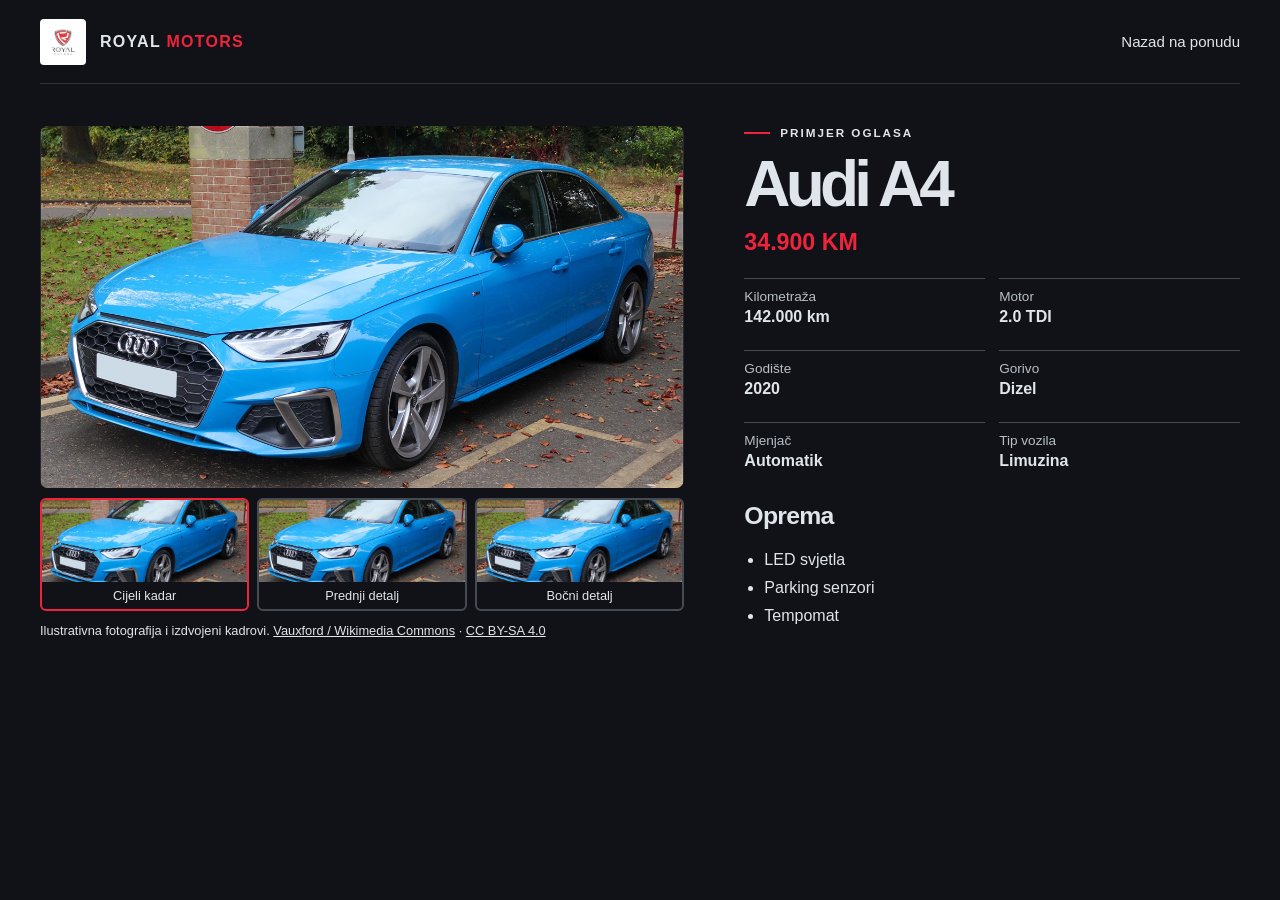
==== audi-a4.html @ a0ecdea4 "Publish Royal Motors website" ====
<!doctype html>
<html lang="bs">
<head>
  <meta charset="utf-8">
  <meta name="viewport" content="width=device-width, initial-scale=1">
  <title>Audi A4 | Royal Motors</title>
  <link rel="stylesheet" href="stil.css">
  <script src="galerija.js" defer></script>
</head>
<body>
  <header class="wrap top">
    <a class="brand" href="index.html"><img src="slike/logo-royal-motors.jpg" alt=""><span>ROYAL<span class="accent"> MOTORS</span></span></a>
    <nav aria-label="Glavna navigacija"><a href="index.html#ponuda">Nazad na ponudu</a></nav>
  </header>
  <main class="wrap vehicle-page">
    <div class="vehicle-gallery" aria-label="Galerija vozila">
      <div class="gallery-frame">
        <img src="slike/audi-a4.jpg" alt="Audi A4 – cijeli kadar" data-model="Audi A4" width="1200" height="675">
      </div>
      <div class="gallery-options" role="group" aria-label="Odaberi kadar">
        <button type="button" data-view="full" aria-pressed="true"><img src="slike/audi-a4.jpg" alt="">Cijeli kadar</button>
        <button type="button" data-view="front" aria-pressed="false"><img src="slike/audi-a4.jpg" alt="">Prednji detalj</button>
        <button type="button" data-view="side" aria-pressed="false"><img src="slike/audi-a4.jpg" alt="">Bočni detalj</button>
      </div>
      <p class="photo-credit">Ilustrativna fotografija i izdvojeni kadrovi. <a href="https://commons.wikimedia.org/wiki/File:2020_Audi_A4_S_Line_35_TDi_S-A_facelift_2.0_Front.jpg">Vauxford / Wikimedia Commons</a> · <a href="https://creativecommons.org/licenses/by-sa/4.0/">CC BY-SA 4.0</a></p>
    </div>
    <section class="vehicle-summary" aria-labelledby="model-title">
      <p class="label"><span></span> PRIMJER OGLASA</p>
      <h1 id="model-title">Audi A4</h1>
      <p class="price">34.900 KM</p>
      <dl class="vehicle-specs">
        <div><dt>Kilometraža</dt><dd>142.000 km</dd></div>
        <div><dt>Motor</dt><dd>2.0 TDI</dd></div>
        <div><dt>Godište</dt><dd>2020</dd></div>
        <div><dt>Gorivo</dt><dd>Dizel</dd></div>
        <div><dt>Mjenjač</dt><dd>Automatik</dd></div>
        <div><dt>Tip vozila</dt><dd>Limuzina</dd></div>
      </dl>
      <h2>Oprema</h2>
      <ul class="vehicle-equipment"><li>LED svjetla</li><li>Parking senzori</li><li>Tempomat</li></ul>
    </section>
  </main>
</body>
</html>
---- stil.css ----
:root {
  --dark: #111217;
  --light: #DFE5EB;
  --accent: #EF233C;
  font-family: "Inter", "Segoe UI", sans-serif;
  color: var(--light);
  background: var(--dark);
  scroll-behavior: smooth;
}
* { box-sizing: border-box; }
body { margin: 0; }
a { color: inherit; text-decoration: none; }
button, select { font: inherit; }
:focus-visible { outline: 2px solid currentColor; outline-offset: 4px; }
.wrap { width: min(1200px, calc(100% - 64px)); margin-inline: auto; }
.top { display: flex; justify-content: space-between; align-items: center; min-height: 84px; border-bottom: 1px solid #34353b; gap: 16px; }
.brand, nav { display: flex; align-items: center; gap: 14px; }
.brand { font-weight: 800; letter-spacing: .08em; }
.brand img { width: 46px; height: 46px; object-fit: cover; border-radius: 4px; }
nav { gap: 30px; font-size: .94rem; }
nav a:hover, footer a:hover { color: var(--accent); }
.accent { color: var(--accent); }
.hero { min-height: 555px; display: grid; grid-template-columns: 1fr 1fr; align-items: stretch; }
.intro { padding: 90px 0; position: relative; z-index: 1; }
.label { display: flex; align-items: center; gap: 10px; font-weight: 800; font-size: .73rem; letter-spacing: .17em; }
.label span { width: 26px; height: 2px; background: var(--accent); }
h1, h2, h3, p { margin: 0; }
h1 { font-size: clamp(3rem, 6vw, 5.75rem); line-height: .97; letter-spacing: -.075em; margin-block: 26px; }
.intro > p:not(.label) { max-width: 36ch; line-height: 1.65; margin-bottom: 32px; }
.hero-video { position: relative; overflow: hidden; min-height: 280px; }
.hero-video video { width: 100%; height: 100%; position: absolute; object-fit: cover; object-position: center 56%; filter: brightness(.88); }
.hero-video::after { content: ""; position: absolute; inset: 0; pointer-events: none; background: linear-gradient(90deg, var(--dark), transparent 40%); }
.button { display: inline-flex; justify-content: center; align-items: center; gap: 20px; padding: 15px 22px; min-height: 50px; border: 0; border-radius: 4px; color: var(--dark); background: var(--accent); font-weight: 800; cursor: pointer; }
.button:hover { background: #ff5166; }
.catalog { background: var(--light); color: var(--dark); padding-block: 65px 80px; }
.section-heading, .about { display: flex; justify-content: space-between; align-items: end; gap: 16px; }
h2 { font-size: clamp(2.2rem, 5vw, 4rem); letter-spacing: -.065em; margin-top: 8px; }
.section-heading > p { color: #454a53; }
form { display: grid; grid-template-columns: 1fr 1fr auto; gap: 15px; align-items: end; margin-top: 30px; padding: 18px; border: 1px solid #b7bec6; border-radius: 6px; }
label { display: grid; gap: 7px; font-weight: 700; font-size: .9rem; }
select { min-height: 50px; width: 100%; padding: 8px 12px; color: var(--dark); background: #f6f8fa; border: 1px solid #a7afb8; border-radius: 4px; }
#rezultati { margin-top: 18px; }
.cards { display: grid; grid-template-columns: repeat(3, 1fr); gap: 16px; margin-top: 16px; }
article { background: #f6f8fa; border-radius: 6px; padding: 23px; border: 1px solid #c1c8d0; border-top: 3px solid var(--accent); }
.category { font-size: .76rem; text-transform: uppercase; letter-spacing: .1em; font-weight: 800; color: #454a53; }
h3 { margin-block: 10px 6px; font-size: 1.6rem; letter-spacing: -.04em; }
.spec { color: #454a53; }
.price { margin-top: 22px; font-size: 1.45rem; font-weight: 800; }
.about { align-items: center; padding-block: 72px; }
.about > p { max-width: 45ch; line-height: 1.65; }
footer { border-top: 1px solid #34353b; padding-block: 26px; }
footer .wrap { display: flex; justify-content: space-between; gap: 16px; }
@media (max-width: 720px) {
  .wrap { width: calc(100% - 36px); }
  .hero, .cards { grid-template-columns: 1fr; }
  .intro { padding-block: 52px 30px; }
  .section-heading, .about { flex-direction: column; align-items: start; }
  form { grid-template-columns: 1fr 1fr; }
  form button { grid-column: 1 / -1; }
  nav { gap: 12px; }
  .brand { gap: 7px; font-size: .78rem; }
  .brand img { width: 35px; height: 35px; }
}
@media (prefers-reduced-motion: reduce) {
  :root { scroll-behavior: auto; }
}
/* On phones the full frame sits behind the hero copy. */
@media (max-width: 720px) {
  .hero {
    position: relative;
    isolation: isolate;
    min-height: 540px;
    min-height: max(540px, 78svh);
    align-items: center;
  }

  .intro {
    z-index: auto;
    padding-block: 74px;
  }

  .hero-video {
    position: absolute;
    inset: 0 -18px;
    z-index: -1;
    background: var(--dark);
  }

  .hero-video video {
    inset: 0;
    object-fit: contain;
    object-position: center;
  }

  .hero-video::after {
    background: linear-gradient(90deg, rgb(17 18 23 / 78%), rgb(17 18 23 / 35%));
  }
}

.contact-bar { border-bottom: 1px solid #34353b; }
.contact-row { display: flex; flex-wrap: wrap; align-items: center; justify-content: space-between; gap: 8px 20px; padding-block: 12px; font-size: .9rem; }
.socials { display: flex; flex-wrap: wrap; gap: 12px; margin: 0; padding: 0; list-style: none; }
.phone, .socials li { display: inline-flex; align-items: center; gap: 6px; min-height: 24px; }
.contact-row svg { width: 18px; height: 18px; flex: none; color: var(--accent); }
@media (max-width: 420px) {
  .top { flex-wrap: wrap; padding-block: 12px; }
}

.site-intro {
  position: fixed;
  inset: 0;
  z-index: 10;
  display: grid;
  place-items: center;
  background: var(--dark);
  animation: reveal-site 1.35s both;
}
.site-intro img {
  display: block;
  width: clamp(96px, 26vw, 132px);
  height: auto;
  border-radius: 12px;
  animation: show-logo 420ms ease-out both;
}
@keyframes show-logo {
  from { opacity: 0; transform: scale(.9); }
  to { opacity: 1; transform: scale(1); }
}
@keyframes reveal-site {
  0%, 58% { opacity: 1; visibility: visible; }
  100% { opacity: 0; visibility: hidden; }
}
@media (prefers-reduced-motion: reduce) {
  .site-intro { display: none; }
}

.stats { border-top: 1px solid #34353b; padding-block: 38px; }
.stats-layout { display: grid; justify-items: center; gap: 22px; text-align: center; }
.stats h2 { font-size: clamp(1.6rem, 3.5vw, 2.65rem); margin: 0; }
.stats-list { display: grid; grid-template-columns: repeat(2, minmax(0, 1fr)); width: min(100%, 480px); gap: 12px; margin: 0; }
.stat { display: flex; flex-direction: column; align-items: center; gap: 8px; text-align: center; }
.stat dd { margin: 0; color: var(--accent); font-size: clamp(2.3rem, 6vw, 4rem); font-weight: 800; line-height: 1; font-variant-numeric: tabular-nums; }
.stats-note { color: #b7bec6; font-size: .8rem; }

.stat dd { order: -1; display: grid; justify-items: center; gap: 12px; }
.stat-icon { display: grid; place-items: center; width: clamp(72px, 10vw, 88px); aspect-ratio: 1; border: 2px solid var(--accent); border-radius: 50%; }
.stat-icon svg { width: 44%; height: 44%; fill: none; stroke: var(--light); stroke-width: 1.6; stroke-linecap: round; stroke-linejoin: round; }

.cards article { padding: 0; overflow: hidden; }
.vehicle-photo { display: block; width: 100%; aspect-ratio: 16 / 9; object-fit: cover; background: var(--light); }
.vehicle-info { padding: 20px; }
.vehicle-details-button { margin-top: 16px; width: 100%; }
.vehicle-specs { display: grid; grid-template-columns: repeat(2, minmax(0, 1fr)); gap: 10px; }
.vehicle-specs dt { color: #454a53; font-size: .85rem; }
.vehicle-specs dd { margin: 4px 0 0; font-weight: 700; }
.photo-credit { margin-top: 12px; font-size: .8rem; }
.photo-credit a { text-decoration: underline; }

.vehicle-page { display: grid; grid-template-columns: minmax(0, 1.3fr) minmax(0, 1fr); gap: clamp(22px, 5vw, 60px); padding-block: 42px 70px; animation: enter-vehicle 480ms ease-out both; }
.gallery-frame { overflow: hidden; border-radius: 8px; background: #272931; }
.gallery-frame img { display: block; width: 100%; height: auto; aspect-ratio: 16 / 9; object-fit: contain; transition: transform 300ms ease, transform-origin 300ms ease; }
.gallery-frame[data-view="front"] img { transform: scale(1.65); transform-origin: 27% 62%; }
.gallery-frame[data-view="side"] img { transform: scale(1.65); transform-origin: 78% 58%; }
.gallery-options { display: grid; grid-template-columns: repeat(3, minmax(0, 1fr)); gap: 8px; margin-top: 10px; }
.gallery-options button { overflow: hidden; padding: 0 0 6px; border: 2px solid #454a53; border-radius: 6px; background: var(--dark); color: var(--light); font-size: .8rem; cursor: pointer; }
.gallery-options button[aria-pressed="true"] { border-color: var(--accent); }
.gallery-options img { display: block; width: 100%; height: clamp(38px, 10vw, 82px); margin-bottom: 6px; object-fit: cover; }
.gallery-options [data-view="front"] img { object-position: 25% center; object-fit: cover; }
.gallery-options [data-view="side"] img { object-position: 80% center; object-fit: cover; }
.vehicle-summary h1 { font-size: clamp(2.45rem, 5vw, 4.7rem); margin-block: 14px; }
.vehicle-summary .price { color: var(--accent); margin-top: 0; }
.vehicle-summary .vehicle-specs { gap: 14px; margin-block: 22px; }
.vehicle-summary .vehicle-specs > div { padding: 10px 0; border-top: 1px solid #454a53; }
.vehicle-summary .vehicle-specs dt { color: #b7bec6; }
.vehicle-summary h2 { font-size: 1.55rem; letter-spacing: -.03em; }
.vehicle-equipment { padding-inline-start: 20px; line-height: 1.75; }
@keyframes enter-vehicle {
  from { opacity: 0; transform: translateY(16px); }
  to { opacity: 1; transform: translateY(0); }
}
@media (max-width: 720px) {
  .vehicle-page { grid-template-columns: 1fr; padding-block: 24px 48px; }
}
@media (prefers-reduced-motion: reduce) {
  .vehicle-page { animation: none; }
  .gallery-frame img { transition: none; }
}

.location { border-top: 1px solid #34353b; padding-block: 36px; }
.location-row { display: flex; flex-wrap: wrap; justify-content: space-between; align-items: center; gap: 18px 28px; }
.location h2 { margin: 0 0 8px; font-size: clamp(1.6rem, 4vw, 2.65rem); }
.location address { font-style: normal; }

.location-map {
  display: block;
  width: 100%;
  height: clamp(300px, 42vw, 450px);
  margin-top: 20px;
  border: 0;
  border-radius: 8px;
}

.location-actions { display: flex; flex-wrap: wrap; gap: 10px; margin-top: 16px; }
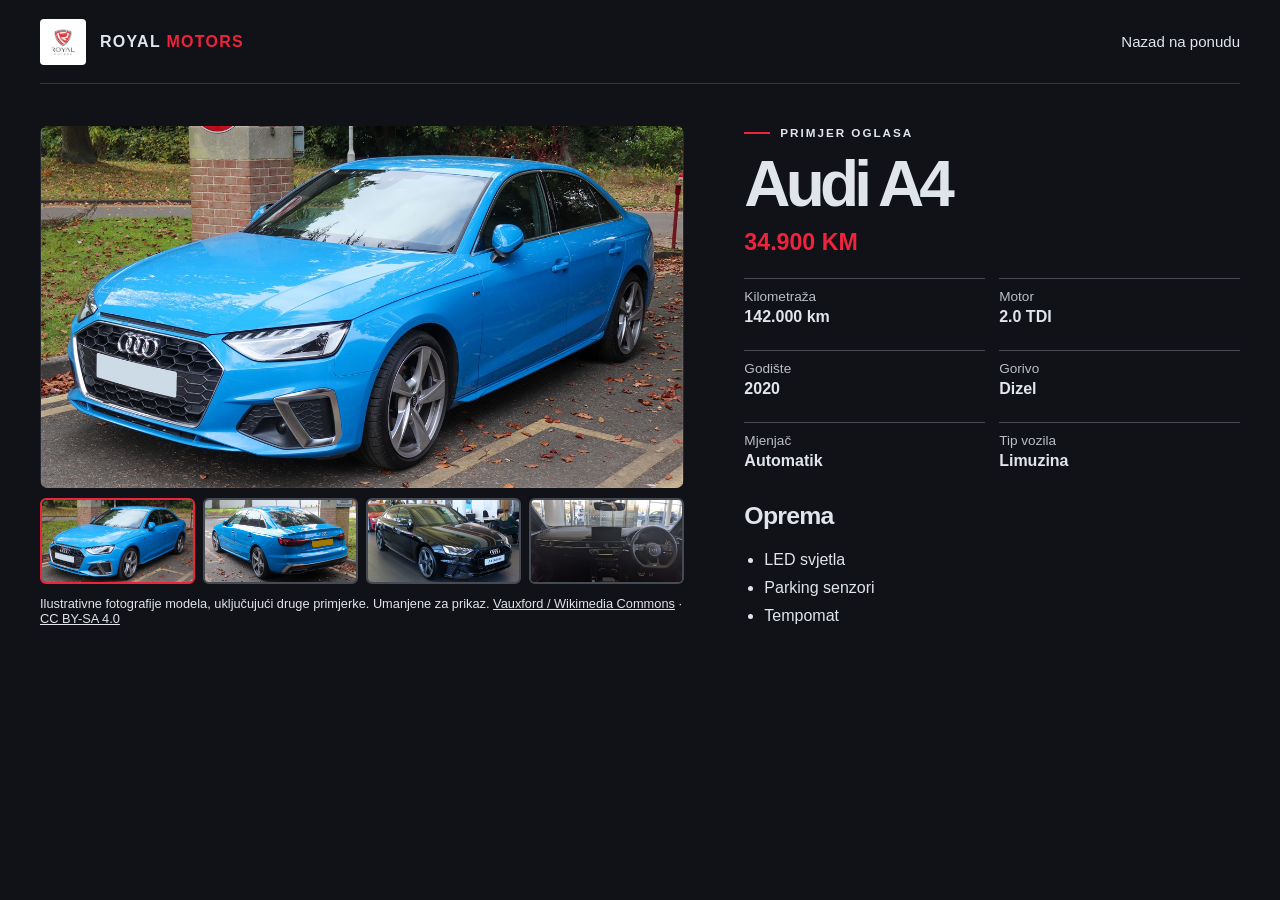
==== commit 7d02e8e3: "Link Royal Motors profiles and expand vehicle galleries" ====
--- a/audi-a4.html
+++ b/audi-a4.html
@@ -4,8 +4,8 @@
   <meta charset="utf-8">
   <meta name="viewport" content="width=device-width, initial-scale=1">
   <title>Audi A4 | Royal Motors</title>
-  <link rel="stylesheet" href="stil.css">
-  <script src="galerija.js" defer></script>
+  <link rel="stylesheet" href="stil.css?v=gallery-2">
+  <script src="galerija.js?v=2" defer></script>
 </head>
 <body>
   <header class="wrap top">
@@ -15,14 +15,15 @@
   <main class="wrap vehicle-page">
     <div class="vehicle-gallery" aria-label="Galerija vozila">
       <div class="gallery-frame">
-        <img src="slike/audi-a4.jpg" alt="Audi A4 – cijeli kadar" data-model="Audi A4" width="1200" height="675">
+        <img src="slike/audi-a4.jpg" alt="Audi A4 – fotografija 1" data-model="Audi A4" width="1200" height="675">
       </div>
-      <div class="gallery-options" role="group" aria-label="Odaberi kadar">
-        <button type="button" data-view="full" aria-pressed="true"><img src="slike/audi-a4.jpg" alt="">Cijeli kadar</button>
-        <button type="button" data-view="front" aria-pressed="false"><img src="slike/audi-a4.jpg" alt="">Prednji detalj</button>
-        <button type="button" data-view="side" aria-pressed="false"><img src="slike/audi-a4.jpg" alt="">Bočni detalj</button>
+      <div class="gallery-options" role="group" aria-label="Odaberi fotografiju">
+        <button type="button" aria-label="Fotografija 1" aria-pressed="true" data-source="https://commons.wikimedia.org/wiki/File:2020_Audi_A4_S_Line_35_TDi_S-A_facelift_2.0_Front.jpg"><img src="slike/audi-a4.jpg" alt=""></button>
+        <button type="button" aria-label="Fotografija 2" aria-pressed="false" data-source="https://commons.wikimedia.org/wiki/File:2020_Audi_A4_S_Line_35_TDi_S-A_2.0_facelift_Rear.jpg"><img src="slike/audi-a4-2.jpg" alt=""></button>
+        <button type="button" aria-label="Fotografija 3" aria-pressed="false" data-source="https://commons.wikimedia.org/wiki/File:2019_Audi_A4_S_Line_40_TDi_Quattro_S-Tronic_facelift_2.0_Front.jpg"><img src="slike/audi-a4-3.jpg" alt=""></button>
+        <button type="button" aria-label="Fotografija 4" aria-pressed="false" data-source="https://commons.wikimedia.org/wiki/File:2019_Audi_A4_S_Line_40_TDi_Quattro_S-Tronic_facelift_2.0_Interior.jpg"><img src="slike/audi-a4-4.jpg" alt=""></button>
       </div>
-      <p class="photo-credit">Ilustrativna fotografija i izdvojeni kadrovi. <a href="https://commons.wikimedia.org/wiki/File:2020_Audi_A4_S_Line_35_TDi_S-A_facelift_2.0_Front.jpg">Vauxford / Wikimedia Commons</a> · <a href="https://creativecommons.org/licenses/by-sa/4.0/">CC BY-SA 4.0</a></p>
+      <p class="photo-credit">Ilustrativne fotografije modela, uključujući druge primjerke. Umanjene za prikaz. <a href="https://commons.wikimedia.org/wiki/File:2020_Audi_A4_S_Line_35_TDi_S-A_facelift_2.0_Front.jpg">Vauxford / Wikimedia Commons</a> · <a href="https://creativecommons.org/licenses/by-sa/4.0/">CC BY-SA 4.0</a></p>
     </div>
     <section class="vehicle-summary" aria-labelledby="model-title">
       <p class="label"><span></span> PRIMJER OGLASA</p>
--- a/stil.css
+++ b/stil.css
@@ -69,25 +69,29 @@
   .hero {
     position: relative;
     isolation: isolate;
+    width: 100%;
     min-height: 540px;
-    min-height: max(540px, 78svh);
+    min-height: max(540px, 78svh, calc(100vw * 748 / 480));
     align-items: center;
   }
 
   .intro {
     z-index: auto;
-    padding-block: 74px;
+    padding: 74px 18px;
   }
 
   .hero-video {
     position: absolute;
-    inset: 0 -18px;
+    inset: 0;
     z-index: -1;
     background: var(--dark);
   }
 
   .hero-video video {
-    inset: 0;
+    inset: 50% 0 auto;
+    height: auto;
+    aspect-ratio: 480 / 748;
+    transform: translateY(-50%);
     object-fit: contain;
     object-position: center;
   }
@@ -100,7 +104,7 @@
 .contact-bar { border-bottom: 1px solid #34353b; }
 .contact-row { display: flex; flex-wrap: wrap; align-items: center; justify-content: space-between; gap: 8px 20px; padding-block: 12px; font-size: .9rem; }
 .socials { display: flex; flex-wrap: wrap; gap: 12px; margin: 0; padding: 0; list-style: none; }
-.phone, .socials li { display: inline-flex; align-items: center; gap: 6px; min-height: 24px; }
+.phone, .socials li, .socials a { display: inline-flex; align-items: center; gap: 6px; min-height: 24px; }
 .contact-row svg { width: 18px; height: 18px; flex: none; color: var(--accent); }
 @media (max-width: 420px) {
   .top { flex-wrap: wrap; padding-block: 12px; }
@@ -159,14 +163,10 @@
 .vehicle-page { display: grid; grid-template-columns: minmax(0, 1.3fr) minmax(0, 1fr); gap: clamp(22px, 5vw, 60px); padding-block: 42px 70px; animation: enter-vehicle 480ms ease-out both; }
 .gallery-frame { overflow: hidden; border-radius: 8px; background: #272931; }
 .gallery-frame img { display: block; width: 100%; height: auto; aspect-ratio: 16 / 9; object-fit: contain; transition: transform 300ms ease, transform-origin 300ms ease; }
-.gallery-frame[data-view="front"] img { transform: scale(1.65); transform-origin: 27% 62%; }
-.gallery-frame[data-view="side"] img { transform: scale(1.65); transform-origin: 78% 58%; }
-.gallery-options { display: grid; grid-template-columns: repeat(3, minmax(0, 1fr)); gap: 8px; margin-top: 10px; }
-.gallery-options button { overflow: hidden; padding: 0 0 6px; border: 2px solid #454a53; border-radius: 6px; background: var(--dark); color: var(--light); font-size: .8rem; cursor: pointer; }
+.gallery-options { display: grid; grid-template-columns: repeat(4, minmax(0, 1fr)); gap: 8px; margin-top: 10px; }
+.gallery-options button { overflow: hidden; padding: 0; border: 2px solid #454a53; border-radius: 6px; background: var(--dark); color: var(--light); font-size: .8rem; cursor: pointer; }
 .gallery-options button[aria-pressed="true"] { border-color: var(--accent); }
-.gallery-options img { display: block; width: 100%; height: clamp(38px, 10vw, 82px); margin-bottom: 6px; object-fit: cover; }
-.gallery-options [data-view="front"] img { object-position: 25% center; object-fit: cover; }
-.gallery-options [data-view="side"] img { object-position: 80% center; object-fit: cover; }
+.gallery-options img { display: block; width: 100%; height: clamp(38px, 10vw, 82px); object-fit: cover; }
 .vehicle-summary h1 { font-size: clamp(2.45rem, 5vw, 4.7rem); margin-block: 14px; }
 .vehicle-summary .price { color: var(--accent); margin-top: 0; }
 .vehicle-summary .vehicle-specs { gap: 14px; margin-block: 22px; }
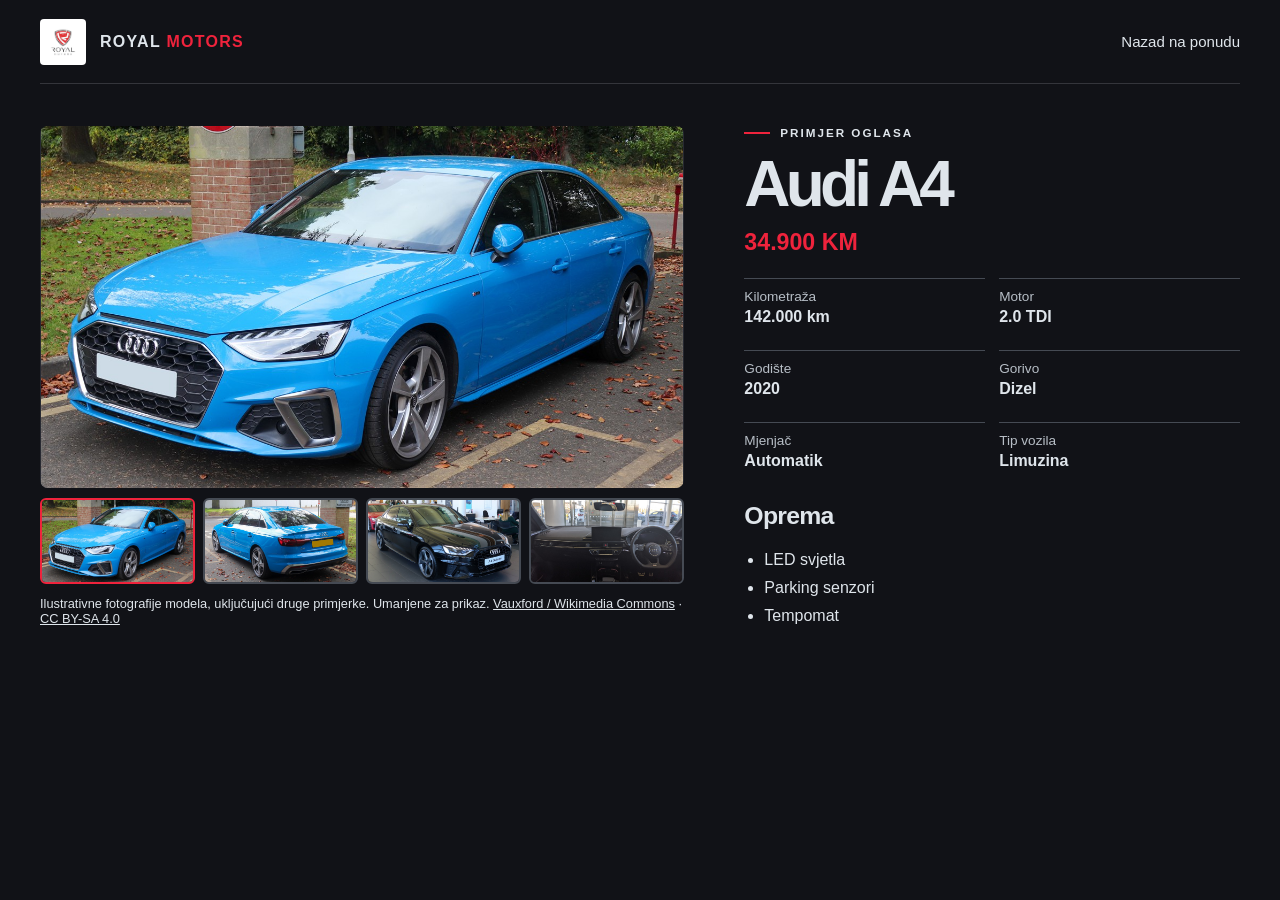
==== commit aa13289c: "Open vehicle photos in a swipeable fullscreen gallery" ====
--- a/audi-a4.html
+++ b/audi-a4.html
@@ -4,8 +4,8 @@
   <meta charset="utf-8">
   <meta name="viewport" content="width=device-width, initial-scale=1">
   <title>Audi A4 | Royal Motors</title>
-  <link rel="stylesheet" href="stil.css?v=gallery-2">
-  <script src="galerija.js?v=2" defer></script>
+  <link rel="stylesheet" href="stil.css?v=gallery-3">
+  <script src="galerija.js?v=3" defer></script>
 </head>
 <body>
   <header class="wrap top">
@@ -14,9 +14,7 @@
   </header>
   <main class="wrap vehicle-page">
     <div class="vehicle-gallery" aria-label="Galerija vozila">
-      <div class="gallery-frame">
-        <img src="slike/audi-a4.jpg" alt="Audi A4 – fotografija 1" data-model="Audi A4" width="1200" height="675">
-      </div>
+      <button type="button" class="gallery-frame" aria-label="Otvori fotografiju preko cijelog ekrana"><img src="slike/audi-a4.jpg" alt="Audi A4 – fotografija 1" data-model="Audi A4" width="1200" height="675"></button>
       <div class="gallery-options" role="group" aria-label="Odaberi fotografiju">
         <button type="button" aria-label="Fotografija 1" aria-pressed="true" data-source="https://commons.wikimedia.org/wiki/File:2020_Audi_A4_S_Line_35_TDi_S-A_facelift_2.0_Front.jpg"><img src="slike/audi-a4.jpg" alt=""></button>
         <button type="button" aria-label="Fotografija 2" aria-pressed="false" data-source="https://commons.wikimedia.org/wiki/File:2020_Audi_A4_S_Line_35_TDi_S-A_2.0_facelift_Rear.jpg"><img src="slike/audi-a4-2.jpg" alt=""></button>
@@ -41,5 +39,12 @@
       <ul class="vehicle-equipment"><li>LED svjetla</li><li>Parking senzori</li><li>Tempomat</li></ul>
     </section>
   </main>
+  <dialog class="gallery-viewer" aria-label="Galerija preko cijelog ekrana">
+    <button type="button" class="viewer-close" autofocus>Zatvori ×</button>
+    <button type="button" class="viewer-prev" aria-label="Prethodna fotografija">‹</button>
+    <img class="viewer-image" alt="" draggable="false">
+    <button type="button" class="viewer-next" aria-label="Sljedeća fotografija">›</button>
+    <p class="viewer-count" aria-live="polite"></p>
+  </dialog>
 </body>
 </html>
--- a/stil.css
+++ b/stil.css
@@ -201,3 +201,14 @@
 }
 
 .location-actions { display: flex; flex-wrap: wrap; gap: 10px; margin-top: 16px; }
+
+button.gallery-frame { display: block; width: 100%; border: 0; padding: 0; cursor: zoom-in; }
+.gallery-viewer { position: fixed; inset: 0; width: 100%; height: 100%; max-width: none; max-height: none; margin: 0; border: 0; padding: 0; overflow: hidden; background: var(--dark); color: var(--light); }
+.gallery-viewer::backdrop { background: var(--dark); }
+.gallery-viewer button { position: absolute; z-index: 1; min-width: 44px; min-height: 44px; border: 1px solid #888; border-radius: 5px; background: var(--dark); color: inherit; cursor: pointer; }
+.viewer-image { position: absolute; inset: 0; width: 100%; height: 100%; object-fit: contain; touch-action: pinch-zoom; }
+.viewer-close { top: max(12px, env(safe-area-inset-top)); right: 12px; padding-inline: 12px; }
+.viewer-prev, .viewer-next { top: 50%; transform: translateY(-50%); font-size: 1.75rem; }
+.viewer-prev { left: 8px; }
+.viewer-next { right: 8px; }
+.viewer-count { position: absolute; bottom: max(12px, env(safe-area-inset-bottom)); left: 50%; transform: translateX(-50%); padding: 6px 10px; border-radius: 4px; background: var(--dark); pointer-events: none; }
